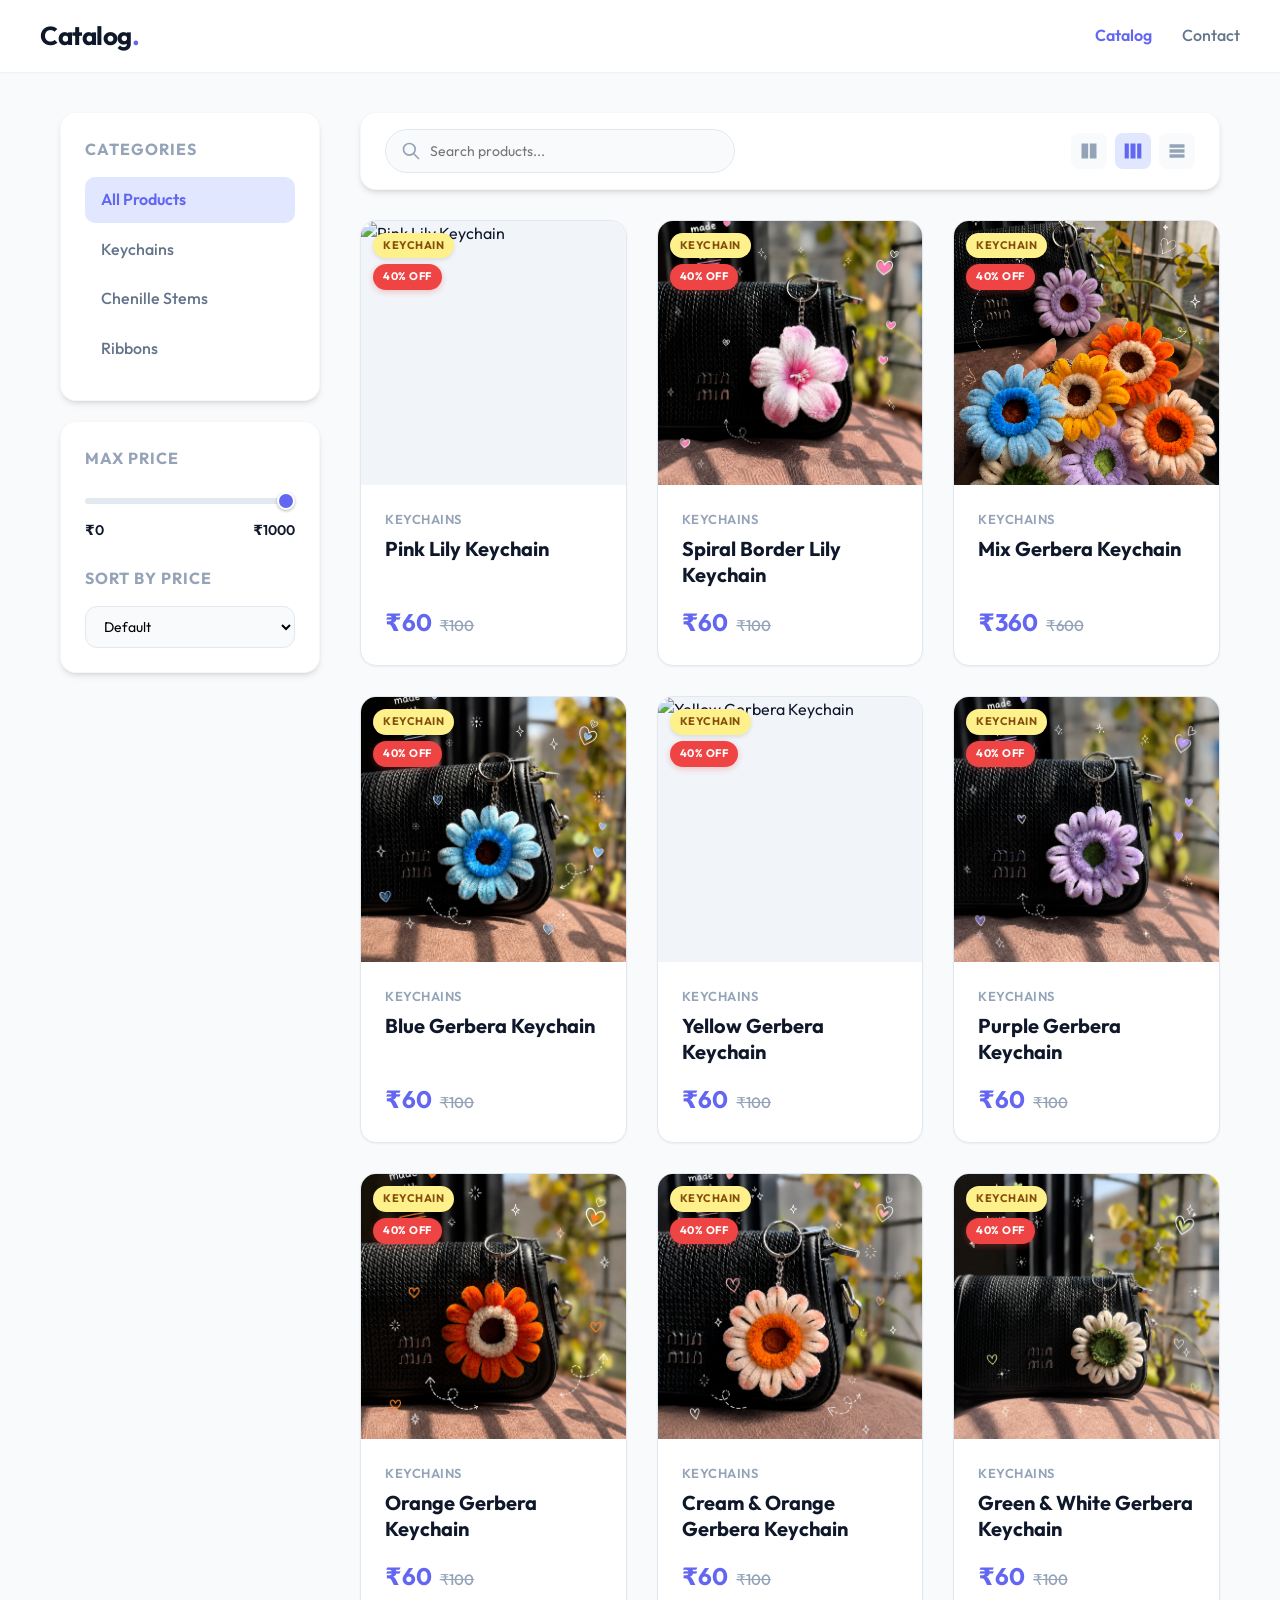
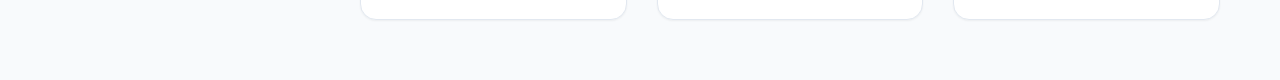
==== index.html @ cabeff9d "Catalog Upload" ====
<!DOCTYPE html>
<html lang="en">
<head>
    <meta charset="UTF-8">
    <meta name="viewport" content="width=device-width, initial-scale=1.0">
    <title>Beautiful Catalog</title>
    <link href="https://fonts.googleapis.com/css2?family=Outfit:wght@300;400;500;600;700&display=swap" rel="stylesheet">
    <link rel="stylesheet" href="css/style.css">
</head>
<body>

    <header>
        <div class="logo">Catalog<span style="color: var(--accent)">.</span></div>
        <div class="nav-links">
            <a href="index.html" class="active-nav">Catalog</a>
            <a href="contact.html">Contact</a>
        </div>
    </header>

    <div class="container main-layout">
        
        <!-- Mobile Overlay -->
        <div class="mobile-overlay" id="mobile-overlay" onclick="toggleFilters()"></div>

        <!-- Sidebar Filters -->
        <aside class="sidebar" id="sidebar">
            <div class="sidebar-header mobile-only">
                <h3>Filters</h3>
                <button class="btn-icon" onclick="toggleFilters()">
                    <svg width="24" height="24" fill="none" stroke="currentColor" viewBox="0 0 24 24"><path stroke-linecap="round" stroke-linejoin="round" stroke-width="2" d="M6 18L18 6M6 6l12 12"></path></svg>
                </button>
            </div>
            
            <div class="filter-section card">
                <h3>Categories</h3>
                <ul id="category-list">
                    <li><a class="active-cat" data-category="All">All Products</a></li>
                    <li><a data-category="Keychains">Keychains</a></li>
                    <li><a data-category="Chenille Stems">Chenille Stems</a></li>
                    <li><a data-category="Ribbons">Ribbons</a></li>
                </ul>
            </div>
            
            <div class="filter-section card" style="margin-top: 20px;">
                <h3>Max Price</h3>
                <div class="price-slider-container">
                    <input type="range" id="price-slider" min="0" max="1000" step="10" value="1000" class="slider">
                    <div class="price-labels">
                        <span>₹0</span>
                        <span id="price-value">₹1000</span>
                    </div>
                </div>

                <h3 style="margin-top: 24px;">Sort By Price</h3>
                <select id="price-sort" class="form-control" style="padding: 10px 14px; font-size: 14px; cursor: pointer;">
                    <option value="default">Default</option>
                    <option value="low-high">Price: Low to High</option>
                    <option value="high-low">Price: High to Low</option>
                </select>
            </div>
        </aside>

        <!-- Main Content -->
        <main class="content-area">
            
            <!-- Top Filter Bar -->
            <div class="top-filter-bar card">
                <div class="search-wrap">
                    <svg class="search-icon" fill="none" stroke="currentColor" viewBox="0 0 24 24"><path stroke-linecap="round" stroke-linejoin="round" stroke-width="2" d="M21 21l-6-6m2-5a7 7 0 11-14 0 7 7 0 0114 0z"></path></svg>
                    <input type="text" id="search-input" placeholder="Search products...">
                </div>
                
                <div class="layout-controls">
                    <button class="btn btn-outline mobile-filter-btn" onclick="toggleFilters()">
                        <svg width="18" height="18" fill="none" stroke="currentColor" viewBox="0 0 24 24"><path stroke-linecap="round" stroke-linejoin="round" stroke-width="2" d="M3 4a1 1 0 011-1h16a1 1 0 011 1v2.586a1 1 0 01-.293.707l-6.414 6.414a1 1 0 00-.293.707V17l-4 4v-6.586a1 1 0 00-.293-.707L3.293 7.293A1 1 0 013 6.586V4z"></path></svg>
                        Filters
                    </button>
                    <div style="display: flex; gap: 8px;">
                        <button class="btn-icon" onclick="setLayout('grid-1')" title="1 Column" id="btn-grid-1">
                            <svg width="20" height="20" fill="currentColor" viewBox="0 0 24 24"><path d="M4 4h16v16H4V4zm2 2v12h12V6H6z"/></svg>
                        </button>
                        <button class="btn-icon" onclick="setLayout('grid-2')" title="2 Columns" id="btn-grid-2">
                            <svg width="20" height="20" fill="currentColor" viewBox="0 0 24 24"><path d="M3 3h8v18H3V3zm10 0h8v18h-8V3z"/></svg>
                        </button>
                        <button class="btn-icon active-layout" onclick="setLayout('grid-3')" title="3 Columns" id="btn-grid-3">
                            <svg width="20" height="20" fill="currentColor" viewBox="0 0 24 24"><path d="M2 3h5v18H2V3zm7 0h6v18H9V3zm8 0h5v18h-5V3z"/></svg>
                        </button>
                        <button class="btn-icon" onclick="setLayout('list')" title="List View" id="btn-list">
                            <svg width="20" height="20" fill="currentColor" viewBox="0 0 24 24"><path d="M3 4h18v4H3V4zm0 6h18v4H3v-4zm0 6h18v4H3v-4z"/></svg>
                        </button>
                    </div>
                </div>
            </div>

            <!-- Product Grid -->
            <div class="product-grid" id="product-container">
                <!-- Products will be injected here by JS -->
            </div>
            
            <!-- Empty State -->
            <div id="empty-state" class="hidden empty-state-container">
                <svg width="64" height="64" fill="var(--border-color)" viewBox="0 0 24 24"><path d="M12 2C6.48 2 2 6.48 2 12s4.48 10 10 10 10-4.48 10-10S17.52 2 12 2zm1 15h-2v-2h2v2zm0-4h-2V7h2v6z"/></svg>
                <p>No products found matching your filters.</p>
                <button class="btn btn-primary" onclick="resetFilters()" style="margin-top: 15px;">Clear Filters</button>
            </div>

        </main>
    </div>

    <!-- Scripts -->
    <script src="js/products.js"></script>
    <script src="js/script.js"></script>
</body>
</html>
---- css/style.css ----
/* --- CSS Variables & Reset --- */
@import url('https://fonts.googleapis.com/css2?family=Outfit:wght@300;400;500;600;700&display=swap');

:root {
    --bg-body: #f8fafc;
    --bg-card: #ffffff;
    --text-primary: #0f172a;
    --text-secondary: #64748b;
    --text-muted: #94a3b8;
    --border-color: #e2e8f0;
    --accent: #6366f1;
    --accent-hover: #4f46e5;
    --accent-light: #e0e7ff;
    --badge-bg: #fef08a;
    --badge-text: #854d0e;
    --whatsapp: #25D366;
    --whatsapp-hover: #128C7E;
    --shadow-sm: 0 1px 2px 0 rgba(0, 0, 0, 0.05);
    --shadow-md: 0 4px 6px -1px rgba(0, 0, 0, 0.1), 0 2px 4px -1px rgba(0, 0, 0, 0.06);
    --shadow-lg: 0 10px 15px -3px rgba(0, 0, 0, 0.1), 0 4px 6px -2px rgba(0, 0, 0, 0.05);
}

* { box-sizing: border-box; margin: 0; padding: 0; font-family: 'Outfit', system-ui, sans-serif; }
body { background-color: var(--bg-body); color: var(--text-primary); line-height: 1.6; }
a { text-decoration: none; color: inherit; }

/* --- Utility Classes --- */
.container { max-width: 1200px; margin: 0 auto; padding: 0 20px; }
.hidden { display: none !important; }

/* --- Header & Nav --- */
header { background: var(--bg-card); padding: 15px 40px; display: flex; justify-content: space-between; align-items: center; position: sticky; top: 0; z-index: 100; box-shadow: var(--shadow-sm); }
.logo { font-size: 26px; font-weight: 700; letter-spacing: -0.5px; }
.nav-links { display: flex; gap: 30px; align-items: center; }
.nav-links a { font-weight: 500; color: var(--text-secondary); transition: color 0.2s; }
.nav-links a:hover { color: var(--accent); }
.nav-links a.active-nav { color: var(--accent); font-weight: 600; }

.btn-whatsapp { display: flex; align-items: center; gap: 8px; background-color: var(--whatsapp); color: white !important; padding: 8px 16px; border-radius: 20px; font-weight: 600 !important; transition: background 0.2s; }
.btn-whatsapp:hover { background-color: var(--whatsapp-hover); color: white; }

/* --- Forms & Buttons --- */
.btn { display: inline-flex; justify-content: center; align-items: center; background-color: var(--text-primary); color: white; border: none; padding: 12px 24px; border-radius: 12px; font-size: 15px; font-weight: 600; cursor: pointer; transition: all 0.2s ease; }
.btn:hover { background-color: #000; transform: translateY(-1px); box-shadow: var(--shadow-md); }
.btn-primary { background-color: var(--accent); }
.btn-primary:hover { background-color: var(--accent-hover); }
.btn-small { padding: 8px 16px; font-size: 14px; }
.btn-outline { background: transparent; border: 1.5px solid var(--border-color); color: var(--text-primary); }
.btn-outline:hover { background: var(--bg-body); border-color: var(--accent); color: var(--accent); }
.mobile-filter-btn { display: none; align-items: center; gap: 6px; padding: 8px 16px; border-radius: 20px; font-weight: 600; }

.form-group { margin-bottom: 20px; }
.form-group label { display: block; font-size: 14px; font-weight: 600; margin-bottom: 8px; color: var(--text-primary); }
.form-control { width: 100%; padding: 12px 16px; border: 1.5px solid var(--border-color); border-radius: 12px; font-size: 15px; transition: border-color 0.2s; background: var(--bg-body); }
.form-control:focus { outline: none; border-color: var(--accent); background: white; }

/* --- Layouts --- */
.main-layout { display: flex; gap: 40px; margin-top: 40px; margin-bottom: 60px; align-items: flex-start; }
.sidebar { width: 260px; flex-shrink: 0; position: sticky; top: 100px; }
.content-area { flex-grow: 1; }

.card { background: var(--bg-card); border-radius: 16px; padding: 24px; box-shadow: var(--shadow-md); border: 1px solid rgba(0,0,0,0.03); }

/* --- Details & Accordions --- */
details > summary { list-style: none; }
details > summary::-webkit-details-marker { display: none; }
details[open] .accordion-icon { transform: rotate(180deg); }
.accordion-icon { transition: transform 0.3s ease; color: var(--text-muted); }

/* --- Sidebar Specific --- */
.sidebar-header { display: flex; justify-content: space-between; align-items: center; margin-bottom: 20px; }
.sidebar-header h3 { font-size: 20px; margin: 0; color: var(--text-primary); }
.mobile-only { display: none; }
.mobile-overlay { display: none; position: fixed; top: 0; left: 0; width: 100%; height: 100%; background: rgba(0,0,0,0.5); z-index: 999; opacity: 0; transition: opacity 0.3s ease; }
.mobile-overlay.show { display: block; opacity: 1; }

.filter-section h3 { font-size: 16px; text-transform: uppercase; letter-spacing: 1px; color: var(--text-muted); margin-bottom: 15px; }
.filter-section ul { list-style: none; }
.filter-section ul li { margin-bottom: 4px; }
.filter-section ul li a { display: block; padding: 10px 16px; border-radius: 10px; color: var(--text-secondary); font-weight: 500; cursor: pointer; transition: all 0.2s; }
.filter-section ul li a:hover { background-color: var(--bg-body); color: var(--text-primary); }
.filter-section ul li a.active-cat { background-color: var(--accent-light); color: var(--accent); font-weight: 600; }

.price-slider-container { margin-top: 10px; }
.slider { width: 100%; appearance: none; height: 6px; background: var(--border-color); border-radius: 3px; outline: none; margin-bottom: 15px; }
.slider::-webkit-slider-thumb { appearance: none; width: 18px; height: 18px; border-radius: 50%; background: var(--accent); cursor: pointer; border: 2px solid white; box-shadow: 0 1px 3px rgba(0,0,0,0.3); transition: transform 0.1s; }
.slider::-webkit-slider-thumb:hover { transform: scale(1.1); }
.price-labels { display: flex; justify-content: space-between; font-size: 14px; font-weight: 600; color: var(--text-primary); }

/* --- Top Filter Bar --- */
.top-filter-bar { display: flex; justify-content: space-between; align-items: center; padding: 16px 24px; margin-bottom: 30px; }
.search-wrap { position: relative; width: 100%; max-width: 350px; }
.search-icon { position: absolute; left: 16px; top: 50%; transform: translateY(-50%); width: 20px; height: 20px; color: var(--text-muted); }
.search-wrap input { width: 100%; padding: 12px 16px 12px 44px; border: 1.5px solid var(--border-color); border-radius: 24px; background: var(--bg-body); font-size: 14px; transition: all 0.2s ease; }
.search-wrap input:focus { background: white; border-color: var(--accent); outline: none; box-shadow: 0 0 0 3px var(--accent-light); }

.layout-controls { display: flex; gap: 8px; }
.btn-icon { background: var(--bg-body); border: none; color: var(--text-muted); cursor: pointer; padding: 8px; border-radius: 8px; transition: all 0.2s; display: flex; align-items: center; justify-content: center; }
.btn-icon:hover { background: var(--border-color); color: var(--text-primary); }
.btn-icon.active-layout { background: var(--accent-light); color: var(--accent); }
#btn-grid-1 { display: none; }

/* --- Product Grid & Cards --- */
.product-grid { display: grid; grid-template-columns: repeat(3, 1fr); gap: 30px; transition: all 0.3s ease; }
.product-grid.layout-grid-2 { grid-template-columns: repeat(2, 1fr); }

.product-card { background: var(--bg-card); border-radius: 16px; overflow: hidden; position: relative; box-shadow: var(--shadow-sm); border: 1px solid var(--border-color); transition: transform 0.3s ease, box-shadow 0.3s ease; cursor: pointer; display: flex; flex-direction: column; }
.product-card:hover { transform: translateY(-5px); box-shadow: var(--shadow-lg); }

.badges-wrap { position: absolute; top: 12px; left: 12px; display: flex; flex-direction: column; gap: 6px; align-items: flex-start; z-index: 10; }
.product-badge { background: var(--badge-bg); color: var(--badge-text); font-size: 11px; font-weight: 700; text-transform: uppercase; padding: 4px 10px; border-radius: 20px; letter-spacing: 0.5px; box-shadow: 0 2px 4px rgba(0,0,0,0.1); }
.discount-badge { background: #ef4444; color: white; font-size: 11px; font-weight: 700; text-transform: uppercase; padding: 4px 10px; border-radius: 20px; letter-spacing: 0.5px; box-shadow: 0 2px 6px rgba(239,68,68,0.3); }

.product-img-wrapper { position: relative; width: 100%; padding-top: 100%; overflow: hidden; background: #f1f5f9; }
.product-img-wrapper img { position: absolute; top: 0; left: 0; width: 100%; height: 100%; object-fit: cover; transition: transform 0.5s ease; }
.product-card:hover .product-img-wrapper img { transform: scale(1.05); }

.product-info { padding: 24px; display: flex; flex-direction: column; flex-grow: 1; }
.product-info .cat-label { font-size: 13px; color: var(--text-muted); text-transform: uppercase; font-weight: 600; letter-spacing: 0.5px; margin-bottom: 6px; display: block; }
.product-info h4 { font-size: 20px; margin-bottom: 15px; color: var(--text-primary); line-height: 1.3; }
.card-footer { display: flex; justify-content: space-between; align-items: center; margin-top: auto; }
.card-footer .price-wrap { display: flex; align-items: baseline; gap: 8px; }
.card-footer .price { font-size: 24px; font-weight: 700; color: var(--accent); }
.card-footer .original-price { font-size: 15px; color: var(--text-muted); text-decoration: line-through; font-weight: 500; }


/* List Layout Modifiers */
.product-grid.layout-list { grid-template-columns: 1fr; }
.product-grid.layout-list .product-card { flex-direction: row; padding: 0; align-items: stretch; }
.product-grid.layout-list .product-img-wrapper { width: 220px; padding-top: 0; height: auto; flex-shrink: 0; border-radius: 0; border-right: 1px solid var(--border-color); }
.product-grid.layout-list .badges-wrap { position: static; flex-direction: row; margin: 10px 0 15px 0; align-items: center; }
.product-grid.layout-list .product-info { padding: 24px; justify-content: center; }
.product-grid.layout-list .product-info h4 { margin-bottom: 0; }

/* --- Empty State --- */
.empty-state-container { text-align: center; padding: 60px 20px; background: var(--bg-card); border-radius: 16px; border: 1px dashed var(--border-color); grid-column: 1 / -1; }
.empty-state-container p { font-size: 18px; color: var(--text-secondary); margin-top: 15px; }

/* --- Responsive --- */
@media (max-width: 1024px) {
    .product-grid { grid-template-columns: repeat(2, 1fr); gap: 20px; }
    .product-grid.layout-grid-2 { grid-template-columns: repeat(2, 1fr); }
}
@media (max-width: 992px) {
    .main-layout { flex-direction: column; align-items: stretch; }
    .content-area { width: 100%; }
    .sidebar { position: fixed; top: 0; left: -100%; width: 280px; height: 100vh; background: var(--bg-body); z-index: 1000; padding: 20px; overflow-y: auto; transition: left 0.3s ease; box-shadow: 4px 0 15px rgba(0,0,0,0.1); margin: 0; }
    .sidebar.show-mobile { left: 0; }
    .mobile-only { display: flex; }
    .mobile-filter-btn { display: flex; }
    
    .top-filter-bar { flex-direction: column; gap: 15px; align-items: stretch; padding: 15px; }
    .search-wrap { max-width: 100%; width: 100%; }
    .layout-controls { width: 100%; justify-content: space-between; margin-top: 5px; }
}
@media (max-width: 768px) {
    .contact-wrapper { flex-direction: column; }
    .contact-info { padding: 30px; }
    .contact-form-panel { padding: 30px; }
}
@media (max-width: 600px) {
    .product-grid { grid-template-columns: repeat(2, 1fr); gap: 15px; }
    .product-grid.layout-grid-2 { grid-template-columns: repeat(2, 1fr); gap: 15px; }
    
    .product-grid.layout-grid-1 { grid-template-columns: 1fr; gap: 20px; }
    .product-grid.layout-grid-1 .product-img-wrapper { padding-top: 0; height: 260px; }
    .product-grid.layout-grid-1 .product-info { align-items: center; text-align: center; }
    .product-grid.layout-grid-1 .card-footer { justify-content: center; width: 100%; }
    
    .product-grid.layout-list { grid-template-columns: 1fr; }
    .product-grid.layout-list .product-card { flex-direction: row; align-items: stretch; }
    .product-grid.layout-list .product-img-wrapper { width: 130px; height: auto; padding: 0; flex-shrink: 0; border-right: 1px solid var(--border-color); }
    .product-grid.layout-list .product-info { padding: 16px; flex-grow: 1; text-align: left; justify-content: center; }
    #btn-grid-3 { display: none; }
    #btn-grid-1 { display: flex; }
}
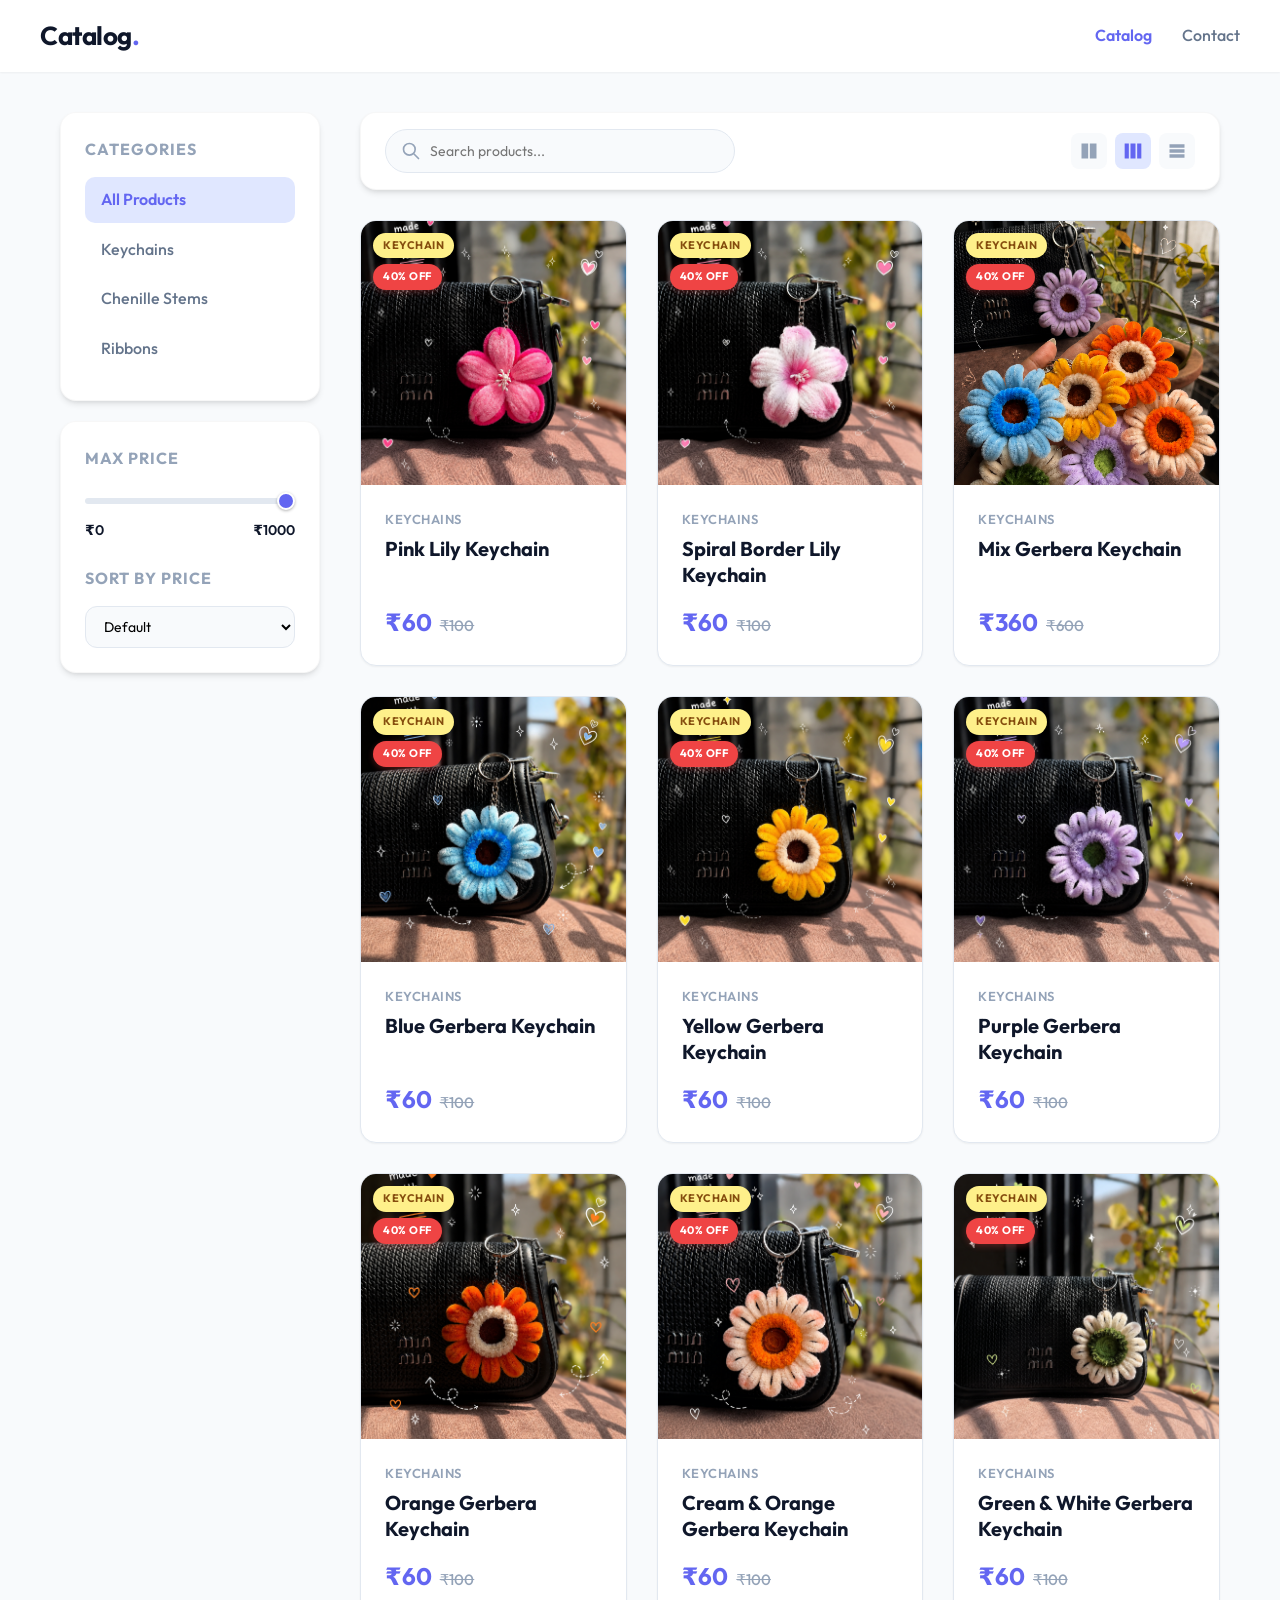
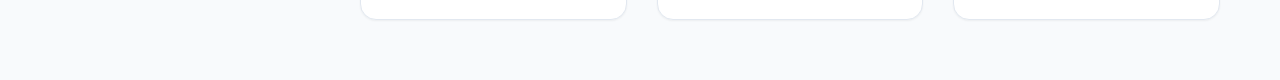
==== commit 3e6ab6bd: "Bust cache for products.js" ====
--- a/index.html
+++ b/index.html
@@ -108,7 +108,7 @@
     </div>
 
     <!-- Scripts -->
-    <script src="js/products.js"></script>
-    <script src="js/script.js"></script>
+    <script src="js/products.js?v=2"></script>
+    <script src="js/script.js?v=2"></script>
 </body>
 </html>
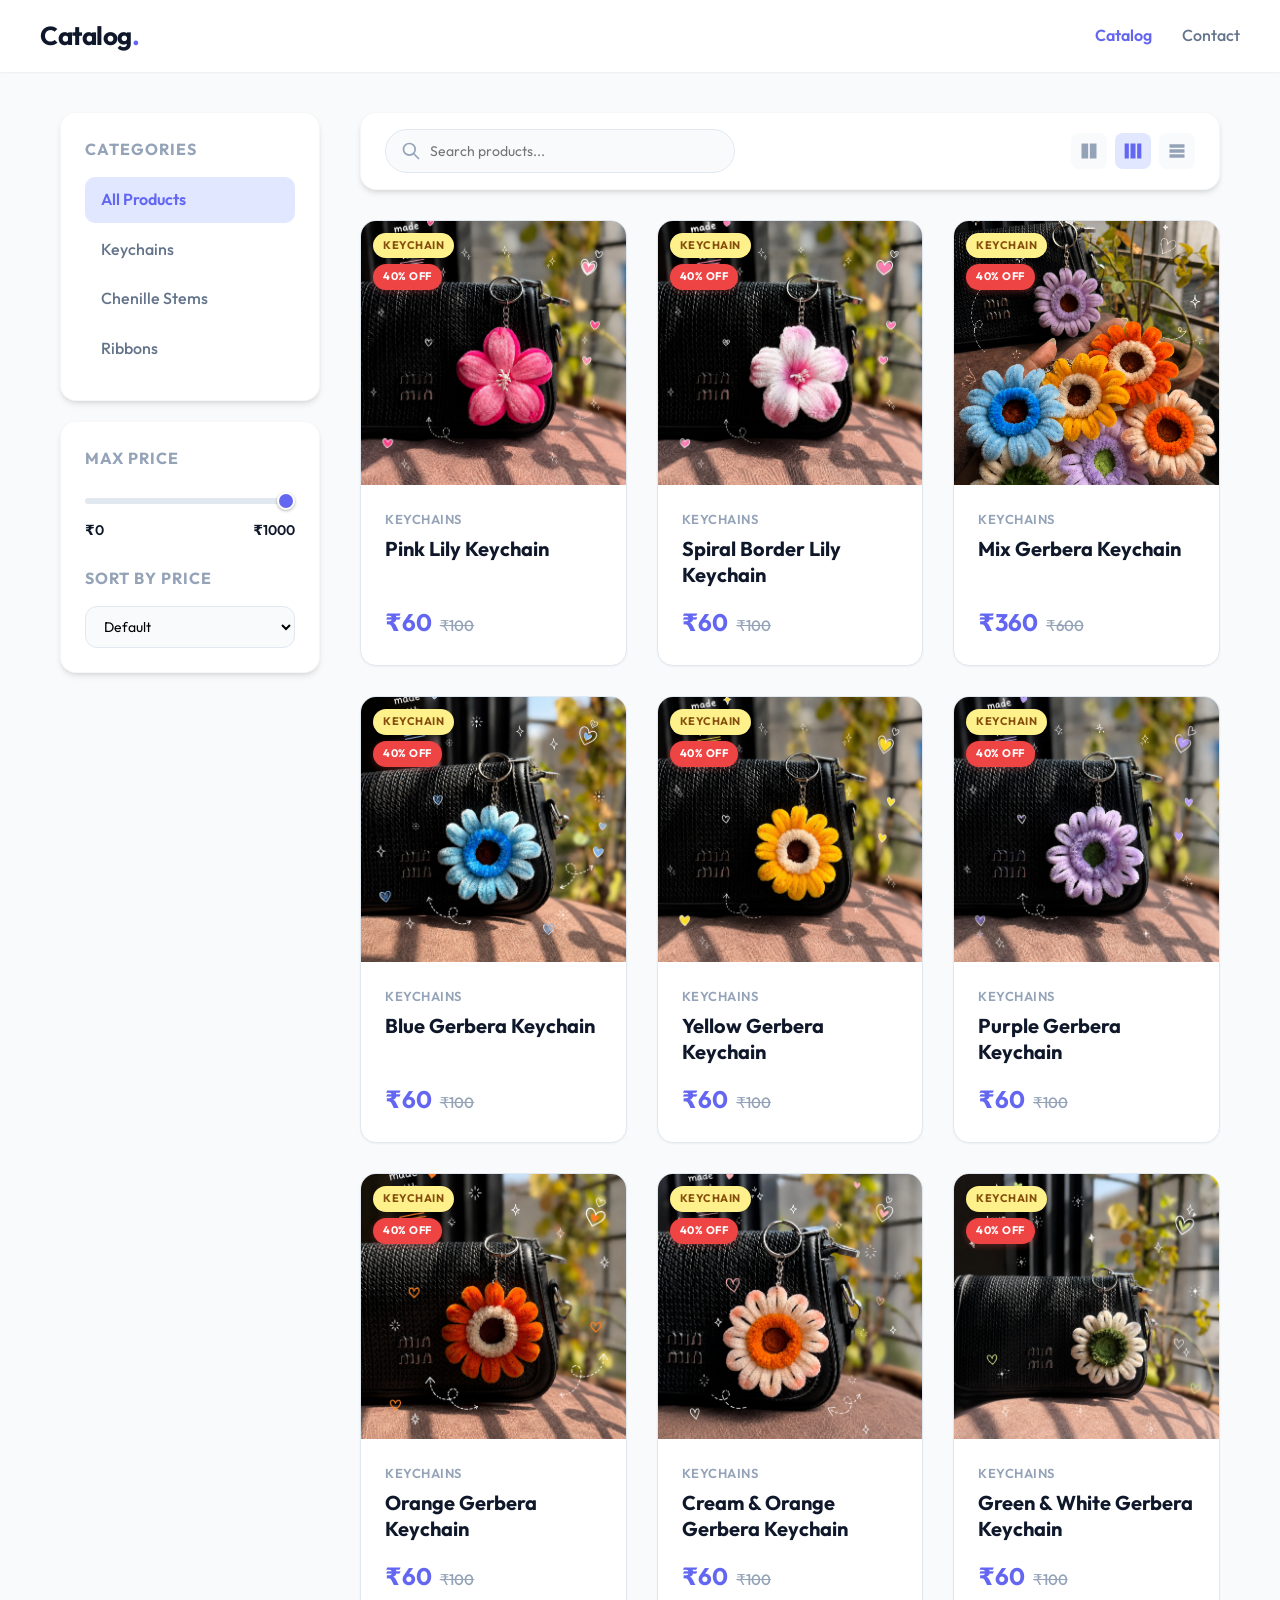
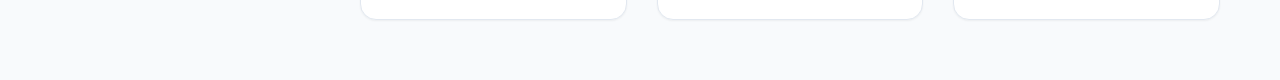
==== commit 1b8e30ae: "Add SEO and Social Media sharing tags" ====
--- a/index.html
+++ b/index.html
@@ -3,7 +3,15 @@
 <head>
     <meta charset="UTF-8">
     <meta name="viewport" content="width=device-width, initial-scale=1.0">
-    <title>Beautiful Catalog</title>
+    <title>Premium Keychain Catalog</title>
+    <meta name="description" content="Explore our premium collection of beautifully crafted keychains, featuring vibrant gerberas and elegant lilies. Perfect for gifts and bulk orders.">
+    
+    <!-- Open Graph / Social Media Sharing Tags -->
+    <meta property="og:title" content="Premium Keychain Catalog">
+    <meta property="og:description" content="Explore our premium collection of beautifully crafted keychains, featuring vibrant gerberas and elegant lilies. Perfect for gifts and bulk orders.">
+    <meta property="og:type" content="website">
+    <meta property="og:image" content="https://ck0xdev.github.io/ProductCatalog/image/pink_lily.png">
+    
     <link href="https://fonts.googleapis.com/css2?family=Outfit:wght@300;400;500;600;700&display=swap" rel="stylesheet">
     <link rel="stylesheet" href="css/style.css">
 </head>
@@ -108,7 +116,7 @@
     </div>
 
     <!-- Scripts -->
-    <script src="js/products.js?v=2"></script>
-    <script src="js/script.js?v=2"></script>
+    <script src="js/products.js?v=3"></script>
+    <script src="js/script.js?v=3"></script>
 </body>
 </html>
